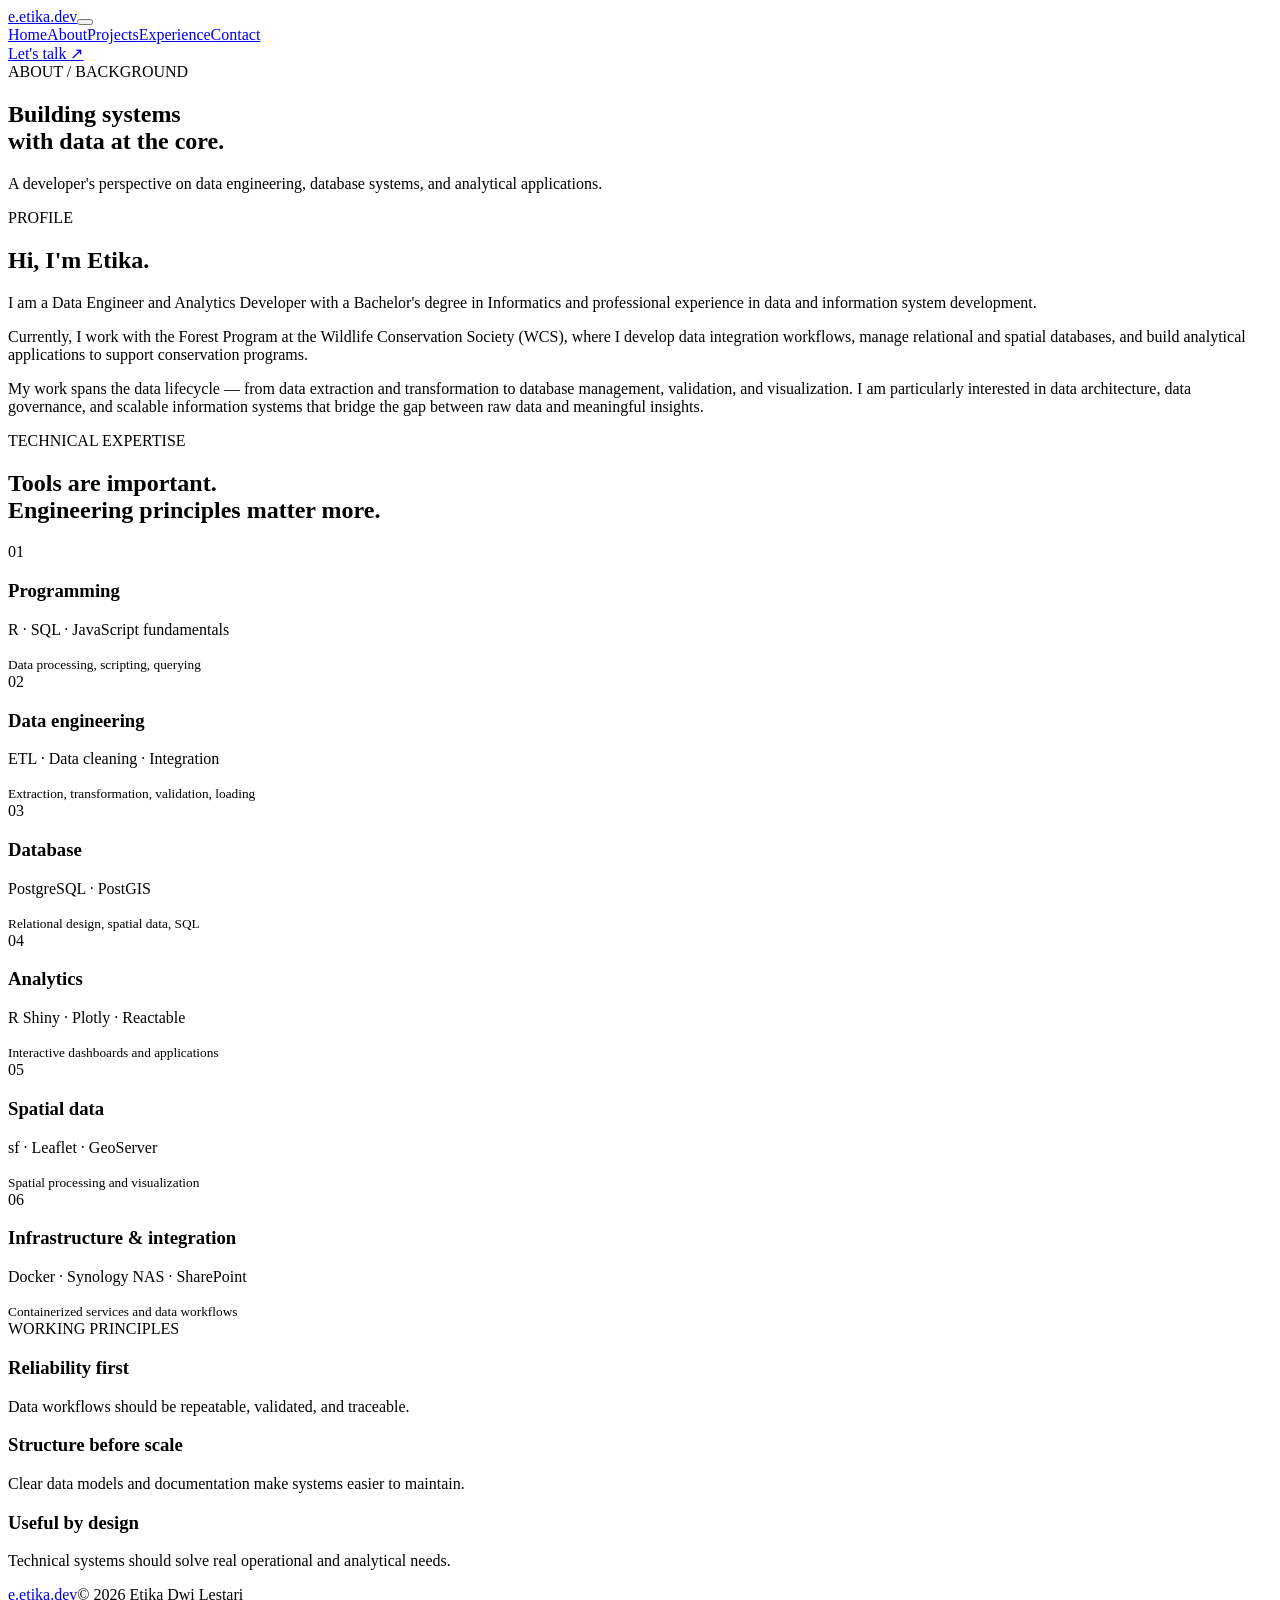
==== about.html @ 26bc036c "Add files upload" ====
<!DOCTYPE html>
<html lang="en"><head><meta charset="UTF-8"><meta name="viewport" content="width=device-width, initial-scale=1.0"><meta name="description" content="About Etika Dwi Lestari, Data Engineer and Analytics Developer."><title>About | Etika Dwi Lestari</title><link rel="preconnect" href="https://fonts.googleapis.com"><link rel="preconnect" href="https://fonts.gstatic.com" crossorigin><link href="https://fonts.googleapis.com/css2?family=DM+Mono:wght@400;500&family=Inter:wght@400;500;600;700&family=Space+Grotesk:wght@400;500;600;700&display=swap" rel="stylesheet"><link rel="stylesheet" href="assets/css/style.css"></head>
<body><div class="site-shell"><header class="site-header"><a class="brand" href="index.html"><span class="brand-mark">e.</span><span>etika<span class="brand-muted">.dev</span></span></a><button class="menu-toggle" aria-label="Toggle navigation" aria-expanded="false"><span></span><span></span></button><nav class="main-nav"><a href="index.html">Home</a><a class="active" href="about.html">About</a><a href="projects.html">Projects</a><a href="experience.html">Experience</a><a href="contact.html">Contact</a></nav><a class="header-cta" href="contact.html">Let's talk <span>↗</span></a></header>
<main><section class="page-hero section-wrap"><div class="eyebrow">ABOUT / BACKGROUND</div><h1>Building systems<br>with <span class="accent-text">data at the core.</span></h1><p class="page-lead">A developer's perspective on data engineering, database systems, and analytical applications.</p></section>
<section class="section-wrap content-two-col"><div><div class="eyebrow">PROFILE</div><h2>Hi, I'm Etika.</h2></div><div class="prose"><p>I am a Data Engineer and Analytics Developer with a Bachelor's degree in Informatics and professional experience in data and information system development.</p><p>Currently, I work with the Forest Program at the Wildlife Conservation Society (WCS), where I develop data integration workflows, manage relational and spatial databases, and build analytical applications to support conservation programs.</p><p>My work spans the data lifecycle — from data extraction and transformation to database management, validation, and visualization. I am particularly interested in data architecture, data governance, and scalable information systems that bridge the gap between raw data and meaningful insights.</p></div></section>
<section class="section-wrap section-block"><div class="eyebrow">TECHNICAL EXPERTISE</div><h2>Tools are important.<br><span class="muted-heading">Engineering principles matter more.</span></h2><div class="skills-grid"><article class="skill-card"><span class="skill-index">01</span><h3>Programming</h3><p>R · SQL · JavaScript fundamentals</p><small>Data processing, scripting, querying</small></article><article class="skill-card"><span class="skill-index">02</span><h3>Data engineering</h3><p>ETL · Data cleaning · Integration</p><small>Extraction, transformation, validation, loading</small></article><article class="skill-card"><span class="skill-index">03</span><h3>Database</h3><p>PostgreSQL · PostGIS</p><small>Relational design, spatial data, SQL</small></article><article class="skill-card"><span class="skill-index">04</span><h3>Analytics</h3><p>R Shiny · Plotly · Reactable</p><small>Interactive dashboards and applications</small></article><article class="skill-card"><span class="skill-index">05</span><h3>Spatial data</h3><p>sf · Leaflet · GeoServer</p><small>Spatial processing and visualization</small></article><article class="skill-card"><span class="skill-index">06</span><h3>Infrastructure & integration</h3><p>Docker · Synology NAS · SharePoint</p><small>Containerized services and data workflows</small></article></div></section>
<section class="section-wrap section-block"><div class="eyebrow">WORKING PRINCIPLES</div><div class="principle-grid"><div><h3>Reliability first</h3><p>Data workflows should be repeatable, validated, and traceable.</p></div><div><h3>Structure before scale</h3><p>Clear data models and documentation make systems easier to maintain.</p></div><div><h3>Useful by design</h3><p>Technical systems should solve real operational and analytical needs.</p></div></div></section></main>
<footer class="site-footer section-wrap"><a class="brand" href="index.html"><span class="brand-mark">e.</span><span>etika<span class="brand-muted">.dev</span></span></a><span>© <span data-year>2026</span> Etika Dwi Lestari</span><div class="footer-links"><a href="https://github.com/etikadwilestari44" target="_blank" rel="noopener">GitHub ↗</a><a href="https://www.linkedin.com/in/etikadwilestari/" target="_blank" rel="noopener">LinkedIn ↗</a></div></footer></div><script src="assets/js/main.js"></script></body></html>
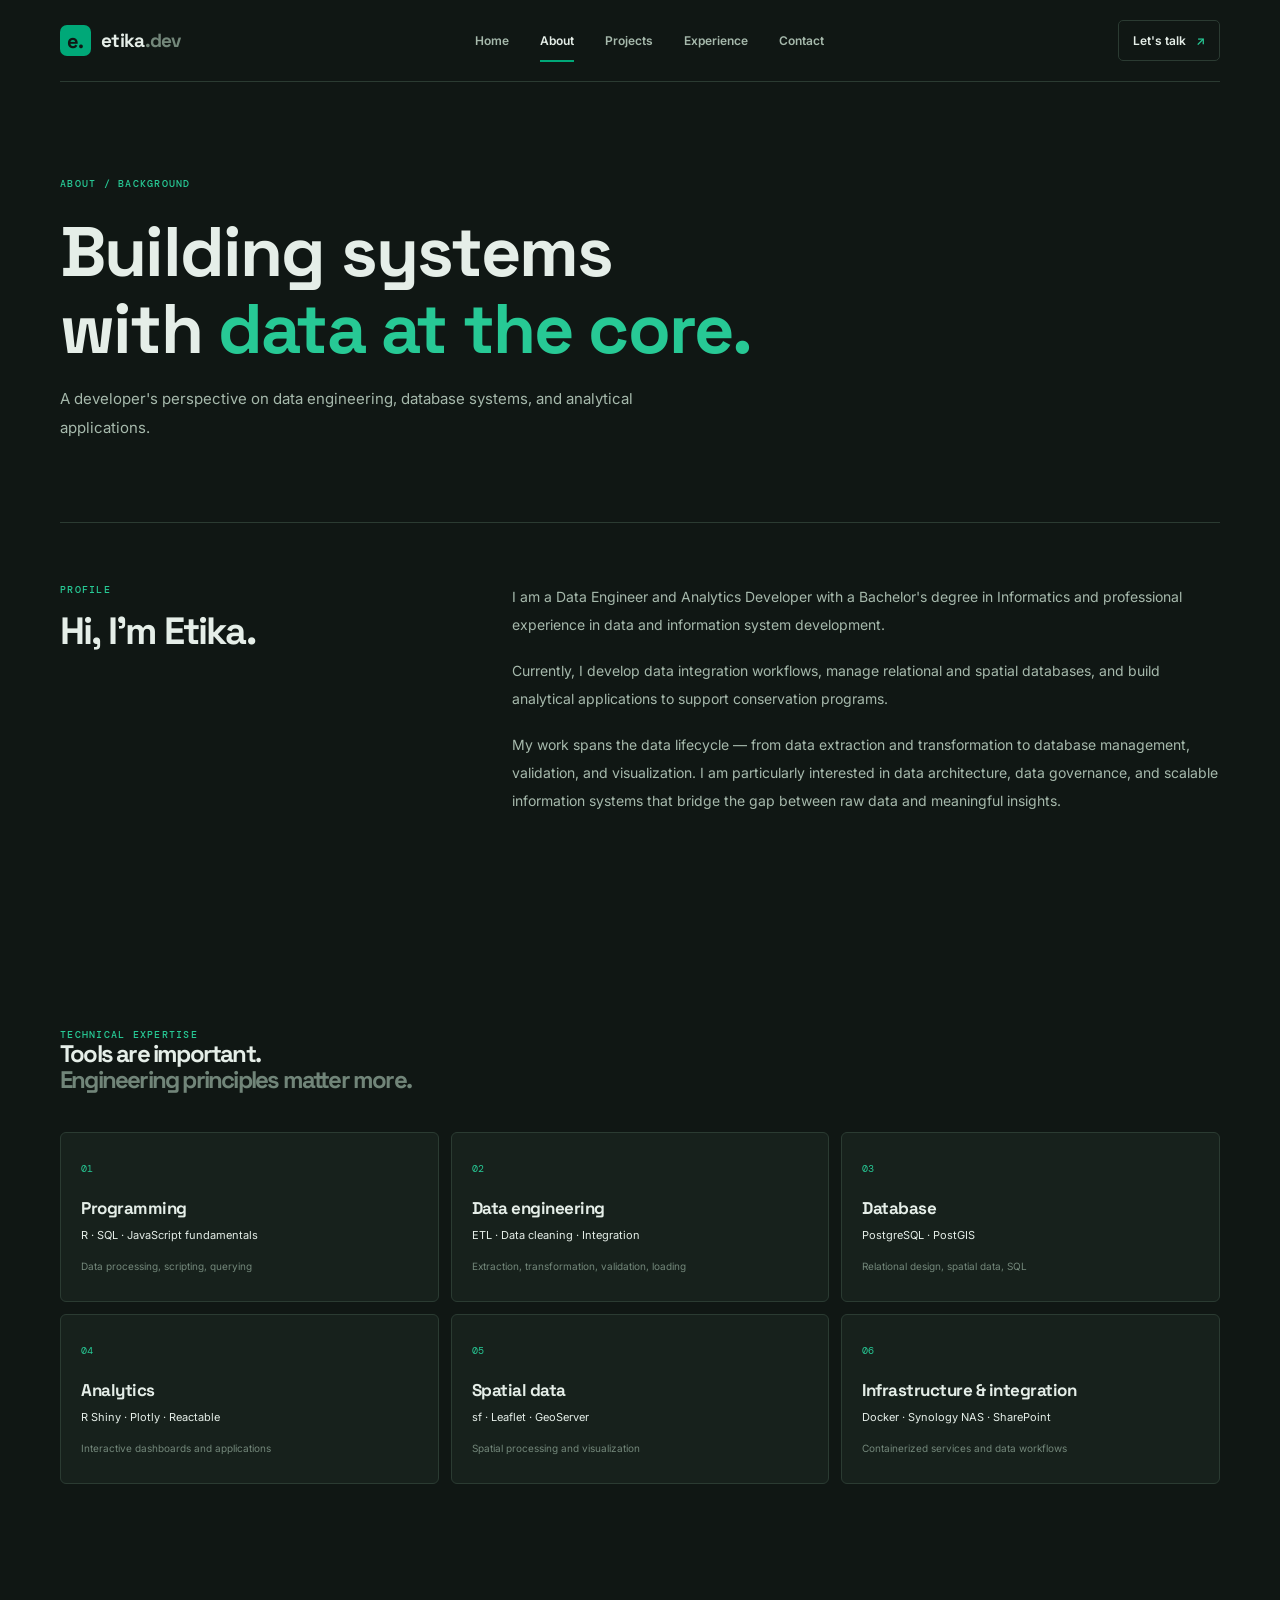
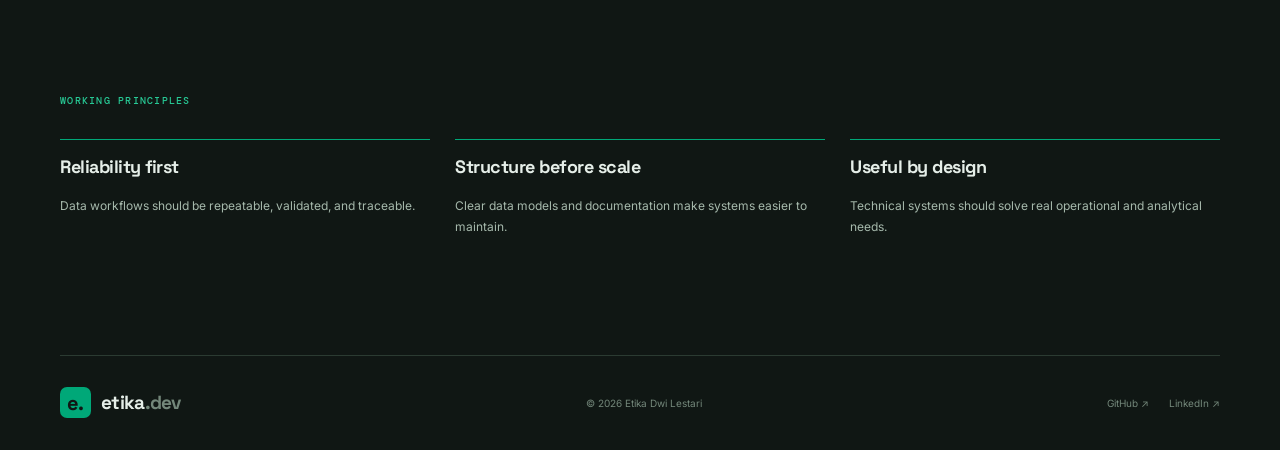
==== commit 91a5e01e: "Enhance about.html with detailed profile content Expanded the content of the about page to include d" ====
--- a/about.html
+++ b/about.html
@@ -1,8 +1,170 @@
 <!DOCTYPE html>
-<html lang="en"><head><meta charset="UTF-8"><meta name="viewport" content="width=device-width, initial-scale=1.0"><meta name="description" content="About Etika Dwi Lestari, Data Engineer and Analytics Developer."><title>About | Etika Dwi Lestari</title><link rel="preconnect" href="https://fonts.googleapis.com"><link rel="preconnect" href="https://fonts.gstatic.com" crossorigin><link href="https://fonts.googleapis.com/css2?family=DM+Mono:wght@400;500&family=Inter:wght@400;500;600;700&family=Space+Grotesk:wght@400;500;600;700&display=swap" rel="stylesheet"><link rel="stylesheet" href="assets/css/style.css"></head>
-<body><div class="site-shell"><header class="site-header"><a class="brand" href="index.html"><span class="brand-mark">e.</span><span>etika<span class="brand-muted">.dev</span></span></a><button class="menu-toggle" aria-label="Toggle navigation" aria-expanded="false"><span></span><span></span></button><nav class="main-nav"><a href="index.html">Home</a><a class="active" href="about.html">About</a><a href="projects.html">Projects</a><a href="experience.html">Experience</a><a href="contact.html">Contact</a></nav><a class="header-cta" href="contact.html">Let's talk <span>↗</span></a></header>
-<main><section class="page-hero section-wrap"><div class="eyebrow">ABOUT / BACKGROUND</div><h1>Building systems<br>with <span class="accent-text">data at the core.</span></h1><p class="page-lead">A developer's perspective on data engineering, database systems, and analytical applications.</p></section>
-<section class="section-wrap content-two-col"><div><div class="eyebrow">PROFILE</div><h2>Hi, I'm Etika.</h2></div><div class="prose"><p>I am a Data Engineer and Analytics Developer with a Bachelor's degree in Informatics and professional experience in data and information system development.</p><p>Currently, I work with the Forest Program at the Wildlife Conservation Society (WCS), where I develop data integration workflows, manage relational and spatial databases, and build analytical applications to support conservation programs.</p><p>My work spans the data lifecycle — from data extraction and transformation to database management, validation, and visualization. I am particularly interested in data architecture, data governance, and scalable information systems that bridge the gap between raw data and meaningful insights.</p></div></section>
-<section class="section-wrap section-block"><div class="eyebrow">TECHNICAL EXPERTISE</div><h2>Tools are important.<br><span class="muted-heading">Engineering principles matter more.</span></h2><div class="skills-grid"><article class="skill-card"><span class="skill-index">01</span><h3>Programming</h3><p>R · SQL · JavaScript fundamentals</p><small>Data processing, scripting, querying</small></article><article class="skill-card"><span class="skill-index">02</span><h3>Data engineering</h3><p>ETL · Data cleaning · Integration</p><small>Extraction, transformation, validation, loading</small></article><article class="skill-card"><span class="skill-index">03</span><h3>Database</h3><p>PostgreSQL · PostGIS</p><small>Relational design, spatial data, SQL</small></article><article class="skill-card"><span class="skill-index">04</span><h3>Analytics</h3><p>R Shiny · Plotly · Reactable</p><small>Interactive dashboards and applications</small></article><article class="skill-card"><span class="skill-index">05</span><h3>Spatial data</h3><p>sf · Leaflet · GeoServer</p><small>Spatial processing and visualization</small></article><article class="skill-card"><span class="skill-index">06</span><h3>Infrastructure & integration</h3><p>Docker · Synology NAS · SharePoint</p><small>Containerized services and data workflows</small></article></div></section>
-<section class="section-wrap section-block"><div class="eyebrow">WORKING PRINCIPLES</div><div class="principle-grid"><div><h3>Reliability first</h3><p>Data workflows should be repeatable, validated, and traceable.</p></div><div><h3>Structure before scale</h3><p>Clear data models and documentation make systems easier to maintain.</p></div><div><h3>Useful by design</h3><p>Technical systems should solve real operational and analytical needs.</p></div></div></section></main>
-<footer class="site-footer section-wrap"><a class="brand" href="index.html"><span class="brand-mark">e.</span><span>etika<span class="brand-muted">.dev</span></span></a><span>© <span data-year>2026</span> Etika Dwi Lestari</span><div class="footer-links"><a href="https://github.com/etikadwilestari44" target="_blank" rel="noopener">GitHub ↗</a><a href="https://www.linkedin.com/in/etikadwilestari/" target="_blank" rel="noopener">LinkedIn ↗</a></div></footer></div><script src="assets/js/main.js"></script></body></html>+<html lang="en">
+
+<head>
+  <meta charset="UTF-8">
+  <meta name="viewport" content="width=device-width, initial-scale=1.0">
+  <meta name="description" content="About Etika Dwi Lestari, Data Engineer and Analytics Developer.">
+  <title>About | Etika Dwi Lestari</title>
+
+  <link rel="preconnect" href="https://fonts.googleapis.com">
+  <link rel="preconnect" href="https://fonts.gstatic.com" crossorigin>
+  <link
+    href="https://fonts.googleapis.com/css2?family=DM+Mono:wght@400;500&family=Inter:wght@400;500;600;700&family=Space+Grotesk:wght@400;500;600;700&display=swap"
+    rel="stylesheet">
+  <link rel="stylesheet" href="assets/css/style.css">
+</head>
+
+<body>
+  <div class="site-shell">
+    <header class="site-header">
+      <a class="brand" href="index.html">
+        <span class="brand-mark">e.</span>
+        <span>etika<span class="brand-muted">.dev</span></span>
+      </a>
+
+      <button class="menu-toggle" aria-label="Toggle navigation" aria-expanded="false">
+        <span></span>
+        <span></span>
+      </button>
+
+      <nav class="main-nav" aria-label="Main navigation">
+        <a href="index.html">Home</a>
+        <a class="active" href="about.html">About</a>
+        <a href="projects.html">Projects</a>
+        <a href="experience.html">Experience</a>
+        <a href="contact.html">Contact</a>
+      </nav>
+
+      <a class="header-cta" href="contact.html">Let's talk <span>↗</span></a>
+    </header>
+
+    <main>
+      <section class="page-hero section-wrap">
+        <div class="eyebrow">ABOUT / BACKGROUND</div>
+        <h1>
+          Building systems<br>
+          with <span class="accent-text">data at the core.</span>
+        </h1>
+        <p class="page-lead">
+          A developer's perspective on data engineering, database systems, and analytical applications.
+        </p>
+      </section>
+
+      <section class="section-wrap content-two-col">
+        <div>
+          <div class="eyebrow">PROFILE</div>
+          <h2>Hi, I'm Etika.</h2>
+        </div>
+
+        <div class="prose">
+          <p>
+            I am a Data Engineer and Analytics Developer with a Bachelor's degree in Informatics and professional
+            experience in data and information system development.
+          </p>
+          <p>
+            Currently, I develop data
+            integration workflows, manage relational and spatial databases, and build analytical applications to support
+            conservation programs.
+          </p>
+          <p>
+            My work spans the data lifecycle — from data extraction and transformation to database management,
+            validation, and visualization. I am particularly interested in data architecture, data governance, and
+            scalable information systems that bridge the gap between raw data and meaningful insights.
+          </p>
+        </div>
+      </section>
+
+      <section class="section-wrap section-block">
+        <div class="eyebrow">TECHNICAL EXPERTISE</div>
+        <h2>
+          Tools are important.<br>
+          <span class="muted-heading">Engineering principles matter more.</span>
+        </h2>
+
+        <div class="skills-grid">
+          <article class="skill-card">
+            <span class="skill-index">01</span>
+            <h3>Programming</h3>
+            <p>R · SQL · JavaScript fundamentals</p>
+            <small>Data processing, scripting, querying</small>
+          </article>
+
+          <article class="skill-card">
+            <span class="skill-index">02</span>
+            <h3>Data engineering</h3>
+            <p>ETL · Data cleaning · Integration</p>
+            <small>Extraction, transformation, validation, loading</small>
+          </article>
+
+          <article class="skill-card">
+            <span class="skill-index">03</span>
+            <h3>Database</h3>
+            <p>PostgreSQL · PostGIS</p>
+            <small>Relational design, spatial data, SQL</small>
+          </article>
+
+          <article class="skill-card">
+            <span class="skill-index">04</span>
+            <h3>Analytics</h3>
+            <p>R Shiny · Plotly · Reactable</p>
+            <small>Interactive dashboards and applications</small>
+          </article>
+
+          <article class="skill-card">
+            <span class="skill-index">05</span>
+            <h3>Spatial data</h3>
+            <p>sf · Leaflet · GeoServer</p>
+            <small>Spatial processing and visualization</small>
+          </article>
+
+          <article class="skill-card">
+            <span class="skill-index">06</span>
+            <h3>Infrastructure &amp; integration</h3>
+            <p>Docker · Synology NAS · SharePoint</p>
+            <small>Containerized services and data workflows</small>
+          </article>
+        </div>
+      </section>
+
+      <section class="section-wrap section-block">
+        <div class="eyebrow">WORKING PRINCIPLES</div>
+
+        <div class="principle-grid">
+          <div>
+            <h3>Reliability first</h3>
+            <p>Data workflows should be repeatable, validated, and traceable.</p>
+          </div>
+
+          <div>
+            <h3>Structure before scale</h3>
+            <p>Clear data models and documentation make systems easier to maintain.</p>
+          </div>
+
+          <div>
+            <h3>Useful by design</h3>
+            <p>Technical systems should solve real operational and analytical needs.</p>
+          </div>
+        </div>
+      </section>
+    </main>
+
+    <footer class="site-footer section-wrap">
+      <a class="brand" href="index.html">
+        <span class="brand-mark">e.</span>
+        <span>etika<span class="brand-muted">.dev</span></span>
+      </a>
+
+      <span>© <span data-year>2026</span> Etika Dwi Lestari</span>
+
+      <div class="footer-links">
+        <a href="https://github.com/etikadwilestari44" target="_blank" rel="noopener">GitHub ↗</a>
+        <a href="https://www.linkedin.com/in/etikadwilestari/" target="_blank" rel="noopener">LinkedIn ↗</a>
+      </div>
+    </footer>
+  </div>
+
+  <script src="assets/js/main.js"></script>
+</body>
+
+</html>
--- a/assets/css/style.css
+++ b/assets/css/style.css
@@ -0,0 +1,255 @@
+/* Etika Dwi Lestari — Portfolio v1.0 */
+:root {
+  --bg: #101714;
+  --surface: #17211c;
+  --surface-2: #1d2a23;
+  --line: #2b3b32;
+  --text: #e5eee8;
+  --muted: #a6b9ac;
+  --soft: #73877a;
+  --accent: #00a878;
+  --accent-bright: #27c995;
+  --font-heading: "Space Grotesk", sans-serif;
+  --font-body: "Inter", sans-serif;
+  --font-mono: "DM Mono", monospace;
+  --max-width: 1160px;
+}
+* { box-sizing: border-box; }
+html { scroll-behavior: smooth; }
+body { margin: 0; background: var(--bg); color: var(--text); font-family: var(--font-body); line-height: 1.65; -webkit-font-smoothing: antialiased; }
+a { color: inherit; text-decoration: none; }
+button { font: inherit; }
+.site-shell { overflow: hidden; }
+.section-wrap { width: min(var(--max-width), calc(100% - 64px)); margin-inline: auto; }
+.site-header { width: min(var(--max-width), calc(100% - 64px)); min-height: 82px; margin: auto; display: flex; align-items: center; justify-content: space-between; border-bottom: 1px solid var(--line); position: relative; z-index: 10; }
+.brand { display: inline-flex; align-items: center; gap: 10px; font: 700 19px var(--font-heading); letter-spacing: -.7px; }
+.brand-mark { display: grid; place-items: center; width: 31px; height: 31px; background: var(--accent); color: var(--bg); border-radius: 7px; font: 700 20px var(--font-heading); }
+.brand-muted { color: var(--soft); }
+.main-nav { display: flex; align-items: center; gap: 31px; }
+.main-nav a, .header-cta { color: var(--muted); font-size: 12px; font-weight: 600; transition: color .2s ease; }
+.main-nav a:hover, .main-nav a.active, .header-cta:hover { color: var(--text); }
+.main-nav a.active { position: relative; }
+.main-nav a.active::after { content: ""; position: absolute; bottom: -12px; left: 0; width: 100%; height: 2px; background: var(--accent); }
+.header-cta { color: var(--text); border: 1px solid var(--line); padding: 10px 14px; border-radius: 5px; }
+.header-cta span, .text-link span, .button span { color: var(--accent-bright); margin-left: 7px; }
+.menu-toggle { display: none; }
+.hero { min-height: 610px; display: grid; grid-template-columns: 1.08fr .92fr; align-items: center; gap: 55px; padding-block: 90px; }
+.eyebrow, .project-type, .hero-meta, .visual-caption, .strip-label, .contact-label { font: 500 10px var(--font-mono); letter-spacing: 1.25px; color: var(--accent-bright); }
+.eyebrow { display: flex; align-items: center; gap: 9px; }
+.status-dot, .current-label i { width: 7px; height: 7px; display: inline-block; border-radius: 50%; background: var(--accent); box-shadow: 0 0 12px #00a87888; }
+h1, h2, h3, p { margin-top: 0; }
+h1, h2, h3 { font-family: var(--font-heading); letter-spacing: -1.8px; line-height: 1.1; }
+.hero h1 { font-size: clamp(48px, 6vw, 76px); margin: 25px 0 22px; }
+.accent-text { color: var(--accent-bright); }
+.hero-lead, .page-lead { max-width: 550px; color: var(--muted); font-size: 15px; line-height: 1.9; }
+.hero-actions { display: flex; flex-wrap: wrap; gap: 12px; margin-top: 30px; }
+.button { display: inline-flex; align-items: center; justify-content: center; min-height: 45px; padding: 0 17px; border-radius: 5px; font-size: 12px; font-weight: 700; transition: transform .2s, background .2s; }
+.button:hover { transform: translateY(-2px); }
+.button-primary { background: var(--accent); color: #07130e; }
+.button-primary:hover { background: var(--accent-bright); }
+.button-ghost { border: 1px solid var(--line); color: var(--text); }
+.hero-meta { display: flex; gap: 12px; margin-top: 55px; color: var(--soft); font-size: 9px; }
+.meta-separator { color: var(--accent); }
+.hero-visual { border: 1px solid var(--line); background: #131c17; border-radius: 9px; box-shadow: 0 24px 80px #0003; transform: translateY(10px); }
+.terminal-top { height: 43px; padding: 0 15px; display: flex; align-items: center; gap: 6px; border-bottom: 1px solid var(--line); }
+.terminal-top > span { width: 7px; height: 7px; border-radius: 50%; background: #42584a; }
+.terminal-top small { margin-left: auto; color: var(--soft); font: 10px var(--font-mono); }
+.terminal-body { padding: 30px 22px 25px; min-height: 245px; font: 11px/2.5 var(--font-mono); }
+.terminal-line { white-space: nowrap; }
+.line-no { color: #52665a; display: inline-block; width: 28px; }
+.syntax-muted { color: #9bb0a1; }
+.syntax-green { color: #45d5a0; }
+.syntax-blue { color: #83b8d5; }
+.terminal-output { margin-top: 20px; padding-top: 13px; border-top: 1px solid var(--line); color: var(--muted); font-size: 10px; }
+.terminal-output .status-dot { margin-right: 7px; }
+.terminal-cursor { color: var(--accent-bright); animation: blink 1s step-end infinite; }
+@keyframes blink { 50% { opacity: 0; } }
+.visual-caption { display: flex; justify-content: space-between; padding: 12px 16px; border-top: 1px solid var(--line); color: var(--soft); font-size: 8px; }
+.tech-strip { border-block: 1px solid var(--line); background: #131c17; }
+.tech-strip-inner { min-height: 76px; display: flex; align-items: center; justify-content: space-between; gap: 20px; color: #a9b9ae; font: 600 11px var(--font-mono); letter-spacing: 1px; }
+.strip-label { color: var(--soft); font-size: 9px; }
+.section-block { padding-block: 105px; }
+.section-heading { display: flex; align-items: end; justify-content: space-between; gap: 25px; margin-bottom: 38px; }
+.section-heading h2, .about-preview h2, .contact-banner h2 { margin: 17px 0 0; font-size: clamp(34px, 4vw, 48px); }
+.muted-heading { color: #718579; }
+.text-link { font-size: 12px; font-weight: 700; color: var(--text); white-space: nowrap; }
+.project-grid { display: grid; grid-template-columns: repeat(2, minmax(0, 1fr)); gap: 19px; }
+.project-card { display: block; overflow: hidden; border: 1px solid var(--line); border-radius: 8px; background: var(--surface); transition: border-color .2s, transform .2s; }
+.project-card:hover { border-color: #47765e; transform: translateY(-3px); }
+.project-visual { min-height: 220px; padding: 17px; background: #1b2a22; overflow: hidden; position: relative; }
+.visual-topline { display: flex; justify-content: space-between; color: #83a08e; font: 9px var(--font-mono); letter-spacing: 1px; }
+.mock-dashboard { display: flex; gap: 9px; width: 80%; height: 130px; margin: 24px auto 0; padding: 9px; border: 1px solid #496452; border-radius: 5px; background: #101a14; transform: perspective(600px) rotateX(3deg); }
+.mock-sidebar { width: 16%; border-radius: 3px; background: #243b2d; }
+.mock-content { flex: 1; display: grid; grid-template-rows: 20px 1fr; grid-template-columns: 1.2fr .8fr; gap: 7px; }
+.mock-kpis { grid-column: 1 / 3; display: flex; gap: 6px; }
+.mock-kpis i { flex: 1; background: #294c39; border-radius: 2px; }
+.mock-chart { display: flex; align-items: end; gap: 4px; padding: 7px; border: 1px solid #2b4635; }
+.mock-chart b { flex: 1; background: #00a878; opacity: .8; border-radius: 2px 2px 0 0; }
+.mock-chart b:nth-child(1) { height: 35%; }.mock-chart b:nth-child(2) { height: 60%; }.mock-chart b:nth-child(3) { height: 45%; }.mock-chart b:nth-child(4) { height: 80%; }.mock-chart b:nth-child(5) { height: 55%; }.mock-chart b:nth-child(6) { height: 90%; }.mock-chart b:nth-child(7) { height: 70%; }.mock-chart b:nth-child(8) { height: 100%; }
+.mock-map { border-radius: 2px; background: repeating-linear-gradient(45deg, #294b37, #294b37 5px, #1e392b 5px, #1e392b 10px); }
+.project-card-body { padding: 22px 23px 23px; }
+.project-type { font-size: 9px; }
+.project-card h3 { font-size: 25px; margin: 10px 0 9px; }
+.project-card p { min-height: 48px; color: var(--muted); font-size: 12px; line-height: 1.8; }
+.tag-list { display: flex; flex-wrap: wrap; gap: 7px; margin: 15px 0; }
+.tag-list span { padding: 5px 8px; border: 1px solid var(--line); border-radius: 3px; color: #a9b9ae; font: 9px var(--font-mono); }
+.card-link { padding-top: 14px; border-top: 1px solid var(--line); color: var(--text); font-size: 10px; font-weight: 700; }
+.card-link span { color: var(--accent-bright); margin-left: 5px; }
+.visual-validator { background: #1a2922; }
+.validation-ui { width: 78%; margin: 25px auto 0; padding: 14px; border: 1px solid #496452; border-radius: 5px; background: #111a15; }
+.validation-head { display: flex; justify-content: space-between; padding-bottom: 10px; border-bottom: 1px solid #2b4033; color: #d5e5da; font: 10px var(--font-mono); }
+.validation-head span { color: #d2ad5c; font-size: 8px; }
+.validation-row { display: flex; align-items: center; gap: 8px; padding-top: 10px; color: #91a697; font-size: 9px; }
+.validation-row i { width: 5px; height: 5px; border-radius: 50%; background: var(--accent); }
+.validation-row b { margin-left: auto; color: #49d49f; font: 8px var(--font-mono); }
+.validation-row:nth-child(3) b { color: #d2ad5c; }
+.visual-pipeline { background: #1b2923; }
+.pipeline-flow { display: flex; align-items: center; justify-content: center; gap: 10px; margin: 54px auto 24px; }
+.pipeline-flow div { padding: 12px 10px; border: 1px solid #47765e; border-radius: 4px; color: #d8e9dd; font: 9px var(--font-mono); }
+.pipeline-flow i { color: var(--accent-bright); font-style: normal; }
+.pipeline-base { text-align: center; color: #8ea697; font: 9px var(--font-mono); }
+.pipeline-base span { color: var(--accent-bright); padding-inline: 5px; }
+.visual-database { background: #1b2923; }
+.schema-diagram { width: 75%; margin: 30px auto; text-align: center; color: #dce9df; font: 10px var(--font-mono); }
+.schema-box { display: inline-block; padding: 10px 22px; border: 1px solid #4d8062; border-radius: 4px; background: #203b2c; }
+.schema-box small { color: #8da999; font-size: 8px; }
+.schema-links { color: var(--accent-bright); padding: 8px; }
+.schema-nodes { display: flex; justify-content: center; gap: 8px; }
+.schema-nodes i { padding: 9px; border: 1px solid #3c5b47; border-radius: 3px; color: #b3c8ba; font-style: normal; }
+.about-preview { display: grid; grid-template-columns: 1fr 1fr; gap: 90px; border-top: 1px solid var(--line); }
+.about-preview-copy p { max-width: 470px; margin: 23px 0; color: var(--muted); font-size: 13px; line-height: 1.9; }
+.capability-list > div { display: grid; grid-template-columns: 34px 1fr; gap: 4px 12px; padding: 16px 0; border-bottom: 1px solid var(--line); }
+.capability-list span { grid-row: span 2; color: var(--accent-bright); font: 10px var(--font-mono); }
+.capability-list b { font: 600 14px var(--font-heading); }
+.capability-list small { color: var(--soft); font-size: 10px; }
+.contact-banner { display: flex; align-items: center; justify-content: space-between; gap: 25px; margin-bottom: 90px; padding: 38px 42px; border: 1px solid #31523e; border-radius: 8px; background: linear-gradient(110deg, #192a20, #142019); }
+.contact-banner h2 { font-size: 38px; }
+.site-footer { min-height: 95px; display: flex; align-items: center; justify-content: space-between; gap: 20px; border-top: 1px solid var(--line); color: var(--soft); font-size: 10px; }
+.site-footer .brand { color: var(--text); }
+.footer-links { display: flex; gap: 20px; }
+.footer-links a:hover { color: var(--accent-bright); }
+/* Inner pages */
+.page-hero { padding-block: 95px 65px; }
+.page-hero h1 { margin: 23px 0 18px; font-size: clamp(48px, 6vw, 70px); }
+.page-lead { max-width: 650px; }
+.content-two-col { display: grid; grid-template-columns: .7fr 1.3fr; gap: 70px; padding-block: 60px 90px; border-top: 1px solid var(--line); }
+.content-two-col h2 { margin-top: 15px; font-size: 38px; }
+.prose { color: var(--muted); font-size: 14px; line-height: 2; }
+.prose p { margin-bottom: 18px; }
+.skills-grid { display: grid; grid-template-columns: repeat(3, 1fr); gap: 12px; margin-top: 38px; }
+.skill-card { min-height: 170px; padding: 20px; border: 1px solid var(--line); border-radius: 6px; background: var(--surface); }
+.skill-index { color: var(--accent-bright); font: 10px var(--font-mono); }
+.skill-card h3 { margin: 20px 0 8px; font-size: 17px; letter-spacing: -.5px; }
+.skill-card p { margin-bottom: 7px; color: var(--text); font-size: 11px; }
+.skill-card small { color: var(--soft); font-size: 10px; }
+.principle-grid { display: grid; grid-template-columns: repeat(3, 1fr); gap: 25px; margin-top: 32px; }
+.principle-grid > div { border-top: 1px solid var(--accent); padding-top: 17px; }
+.principle-grid h3 { font-size: 18px; letter-spacing: -.5px; }
+.principle-grid p { color: var(--muted); font-size: 12px; line-height: 1.8; }
+.project-listing { padding-top: 20px; }
+.listing-row { display: grid; grid-template-columns: 55px 1fr 35px; gap: 20px; align-items: start; padding: 30px 0; border-top: 1px solid var(--line); transition: padding .2s; }
+.listing-row:hover { padding-inline: 8px; }
+.listing-number, .listing-arrow { color: var(--accent-bright); font: 12px var(--font-mono); }
+.listing-row h2 { margin: 9px 0; font-size: 29px; }
+.listing-row p { color: var(--muted); font-size: 12px; margin-bottom: 8px; }
+.listing-arrow { font-size: 20px; text-align: right; }
+.note-panel { margin-block: 35px 90px; padding: 23px 25px; border: 1px solid var(--line); border-left: 2px solid var(--accent); background: var(--surface); }
+.note-panel strong { font: 600 14px var(--font-heading); }
+.note-panel p { margin: 8px 0 0; color: var(--muted); font-size: 12px; line-height: 1.8; }
+.note-panel .muted { color: var(--soft); }
+.experience-section { display: grid; grid-template-columns: 190px 1fr; gap: 40px; padding-block: 20px 80px; }
+.timeline-marker { display: flex; align-items: flex-start; gap: 12px; color: var(--accent-bright); font: 10px var(--font-mono); }
+.timeline-marker i { width: 7px; height: 7px; margin-top: 3px; border-radius: 50%; background: var(--accent); box-shadow: 0 0 15px #00a87877; }
+.experience-card { padding: 28px; border: 1px solid var(--line); border-radius: 7px; background: var(--surface); }
+.experience-top { display: flex; justify-content: space-between; gap: 20px; }
+.experience-top h2 { margin: 12px 0 7px; font-size: 28px; }
+.role-subtitle { color: var(--muted); font-size: 11px; }
+.current-label { color: var(--accent-bright); font: 9px var(--font-mono); white-space: nowrap; }
+.current-label i { width: 6px; height: 6px; margin-right: 5px; }
+.prose-intro { margin-top: 24px; color: var(--muted); font-size: 13px; line-height: 1.9; }
+.experience-card h3 { margin: 27px 0 12px; font-size: 16px; letter-spacing: -.4px; }
+.detail-list { padding-left: 18px; color: var(--muted); font-size: 12px; line-height: 1.9; }
+.detail-list li { padding-left: 5px; margin: 7px 0; }
+.detail-list li::marker { color: var(--accent); }
+.back-link { display: inline-block; margin-bottom: 32px; color: var(--muted); font-size: 11px; }
+.back-link:hover { color: var(--accent-bright); }
+.case-layout { display: grid; grid-template-columns: 1fr 270px; gap: 70px; padding-block: 25px 100px; }
+.case-section { padding: 27px 0 35px; border-top: 1px solid var(--line); }
+.case-section h2 { margin: 13px 0; font-size: 29px; letter-spacing: -.8px; }
+.case-section p { color: var(--muted); font-size: 13px; line-height: 1.95; }
+.case-sidebar { display: flex; flex-direction: column; gap: 14px; }
+.sidebar-card { height: fit-content; padding: 20px; border: 1px solid var(--line); border-radius: 6px; background: var(--surface); }
+.sidebar-card dl { margin: 18px 0 0; }
+.sidebar-card dt { margin-top: 15px; color: var(--soft); font: 9px var(--font-mono); text-transform: uppercase; letter-spacing: .7px; }
+.sidebar-card dd { margin: 4px 0 0; color: var(--text); font-size: 11px; line-height: 1.7; }
+.sidebar-card p { margin: 15px 0 0; color: var(--muted); font-size: 11px; line-height: 1.8; }
+.contact-hero { padding-bottom: 45px; }
+.contact-grid { display: grid; grid-template-columns: 1fr; padding-bottom: 35px; }
+.contact-item { display: grid; grid-template-columns: 120px 1fr 30px; align-items: center; gap: 15px; padding: 22px 0; border-top: 1px solid var(--line); }
+.contact-item strong { font: 500 16px var(--font-heading); overflow-wrap: anywhere; }
+.contact-arrow { color: var(--accent-bright); text-align: right; }
+.contact-item:hover strong { color: var(--accent-bright); }
+.contact-grid + .note-panel { margin-top: 15px; }
+/* Responsive */
+@media (max-width: 850px) {
+  .section-wrap, .site-header { width: min(100% - 42px, var(--max-width)); }
+  .main-nav { gap: 17px; }
+  .hero { gap: 30px; }
+  .hero h1 { font-size: 55px; }
+  .about-preview { gap: 40px; }
+  .case-layout { gap: 30px; grid-template-columns: 1fr 230px; }
+}
+@media (max-width: 650px) {
+  .section-wrap, .site-header { width: calc(100% - 38px); }
+  .site-header { min-height: 70px; }
+  .header-cta { display: none; }
+  .menu-toggle { display: flex; flex-direction: column; gap: 5px; border: 1px solid var(--line); background: transparent; border-radius: 4px; padding: 10px; }
+  .menu-toggle span { width: 17px; height: 1px; background: var(--text); }
+  .main-nav { display: none; position: absolute; top: 69px; left: -19px; right: -19px; padding: 18px 22px 22px; background: #131c17; border-bottom: 1px solid var(--line); flex-direction: column; align-items: stretch; gap: 0; }
+  .main-nav.is-open { display: flex; }
+  .main-nav a { padding: 12px 0; border-bottom: 1px solid #26362d; }
+  .main-nav a.active::after { display: none; }
+  .hero { grid-template-columns: 1fr; min-height: auto; padding-block: 75px 65px; gap: 42px; }
+  .hero h1 { font-size: clamp(46px, 13vw, 64px); }
+  .hero-lead { font-size: 13px; }
+  .hero-meta { margin-top: 35px; font-size: 8px; flex-wrap: wrap; }
+  .terminal-body { padding-inline: 12px; font-size: 9px; }
+  .tech-strip-inner { justify-content: flex-start; flex-wrap: wrap; padding-block: 18px; gap: 13px 20px; font-size: 9px; }
+  .strip-label { width: 100%; }
+  .section-block { padding-block: 72px; }
+  .section-heading { align-items: flex-start; flex-direction: column; }
+  .section-heading h2, .about-preview h2 { font-size: 36px; }
+  .project-grid { grid-template-columns: 1fr; }
+  .project-visual { min-height: 195px; }
+  .about-preview { grid-template-columns: 1fr; gap: 32px; }
+  .contact-banner { align-items: flex-start; flex-direction: column; padding: 28px 23px; margin-bottom: 65px; }
+  .contact-banner h2 { font-size: 34px; }
+  .site-footer { padding-block: 23px; flex-wrap: wrap; }
+  .site-footer > span { order: 3; width: 100%; }
+  .page-hero { padding-block: 72px 45px; }
+  .page-hero h1 { font-size: clamp(45px, 12vw, 60px); }
+  .content-two-col { grid-template-columns: 1fr; gap: 15px; padding-block: 40px 65px; }
+  .content-two-col h2 { font-size: 33px; }
+  .skills-grid { grid-template-columns: repeat(2, 1fr); }
+  .principle-grid { grid-template-columns: 1fr; gap: 15px; }
+  .listing-row { grid-template-columns: 32px 1fr 20px; gap: 10px; padding-block: 25px; }
+  .listing-row h2 { font-size: 23px; }
+  .experience-section { grid-template-columns: 1fr; gap: 15px; padding-bottom: 50px; }
+  .experience-card { padding: 20px; }
+  .experience-top { flex-direction: column; }
+  .case-layout { grid-template-columns: 1fr; gap: 25px; padding-bottom: 65px; }
+  .case-sidebar { display: grid; grid-template-columns: 1fr 1fr; }
+  .contact-item { grid-template-columns: 1fr 25px; gap: 5px; }
+  .contact-label { grid-column: 1 / 3; }
+  .contact-item strong { font-size: 14px; }
+}
+@media (max-width: 390px) {
+  .skills-grid { grid-template-columns: 1fr; }
+  .case-sidebar { grid-template-columns: 1fr; }
+  .pipeline-flow { gap: 5px; }
+  .pipeline-flow div { padding: 9px 6px; font-size: 7px; }
+}
+@media (prefers-reduced-motion: reduce) {
+  html { scroll-behavior: auto; }
+  *, *::before, *::after { animation-duration: .01ms !important; animation-iteration-count: 1 !important; transition-duration: .01ms !important; }
+}
